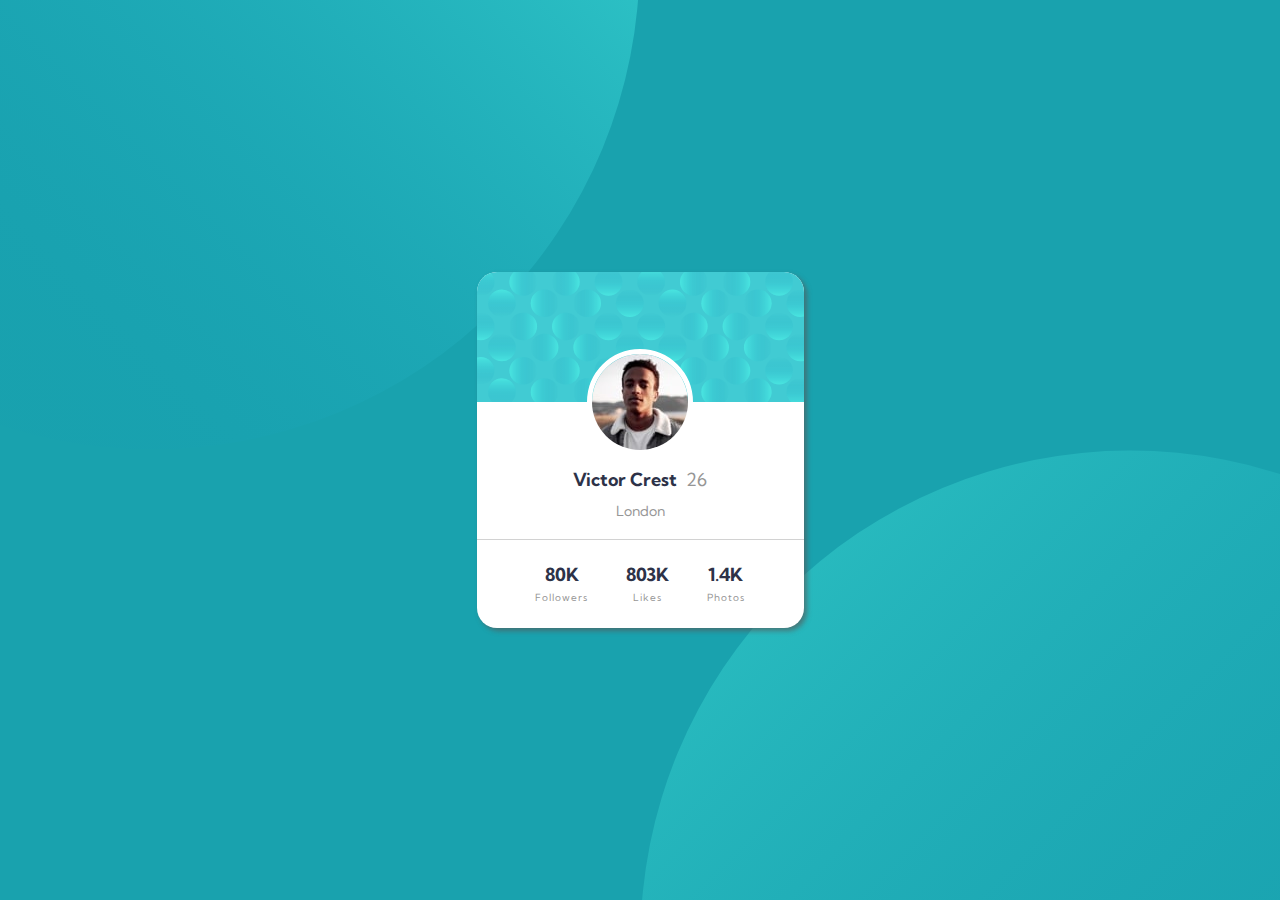
==== Index.html @ ecd7daea "Rename index.html to Index.html" ====
<!DOCTYPE html>
<html lang="en">
<head>
    <meta charset="UTF-8">
    <meta name="viewport" content="width=device-width, initial-scale=1.0">
    <title>Card desafio FrontEnd</title>
    <link rel="stylesheet" href="./css/normalize.css">
    <link rel="shortcut icon" href="./images/favicon-32x32.png" type="image/x-icon"> <!--Aqui se aplica el icono de la pagina para el navegador-->
    <link rel="preconnect" href="https://fonts.gstatic.com">
    <link href="https://fonts.googleapis.com/css2?family=Kumbh+Sans:wght@400;700&display=swap" rel="stylesheet">
    <link rel="stylesheet" href="./estilos.css">
</head>
<body>
    <!--Etiqueta main contendra toda la tarjeta-->
    <!--Etiqueta articule contendra l contenido de la tarjeta tambien se podria utilizar seccion-->

    <main class="flex">
        <article class="card">
            <img src="./images/bg-pattern-card.svg" alt="imagen header" class="card-header">
            <div class="card-body">
                <img src="./images/image-victor.jpg" alt="imagen usuario" class="card-body-user">
                <h1 class="card-body-name">
                    Victor Crest <span>26</span>
                </h1>
                <p class="card-body-text">London</p>
            </div>
            <div class="card-footer">
                <div class="card-footer-social">
                    <h3>80K</h3>
                    <p>Followers</p>
                </div>
                <div class="card-footer-social">
                    <h3>803K</h3>
                    <p>Likes</p>
                </div>
                <div class="card-footer-social">
                    <h3>1.4K</h3>
                    <p>Photos</p>
                </div>
            </div>
        </article>
    </main>
    
</body>
</html>
---- estilos.css ----
@charset "UTF-8";
:root {
  --Dark-cyan: hsl(185, 75%, 39%);
  --Very-dark-desaturated-blue: hsl(229, 23%, 23%);
  --Dark-grayish-blue: hsl(227, 10%, 46%);
  --Dark-gray: hsl(0, 0%, 59%);
}

/*Este pedazo de codigo es tomado de box.sizing csstricks sirve para que se respeten los espacios dados*/
html {
  -webkit-box-sizing: border-box;
          box-sizing: border-box;
  font-size: 62.5%;
  /*es igual a 10px y se pone asi para que sea mas facil manipular despues con la medida rem*/
}

*, *:before, *:after {
  -webkit-box-sizing: inherit;
          box-sizing: inherit;
}

body {
  font-family: 'Kumbh Sans', sans-serif;
  background-color: var(--Dark-cyan);
  background-image: url(./images/bg-pattern-top.svg), url(./images/bg-pattern-bottom.svg);
  background-repeat: no-repeat, no-repeat;
  background-position: right 50vw bottom 50vh, left 50vw top 50vh;
}

.flex {
  display: -webkit-box;
  display: -ms-flexbox;
  display: flex;
  -webkit-box-pack: center;
      -ms-flex-pack: center;
          justify-content: center;
  -webkit-box-align: center;
      -ms-flex-align: center;
          align-items: center;
  height: 100vh;
  /*complemento del align item para centrar en vertical*/
}

.card {
  background-color: white;
  width: 327px;
  /*ancho de la tarjeta*/
  border-radius: 20px;
  overflow: hidden;
  /*se ajusta al tamaño dado*/
  -webkit-box-shadow: 3px 3px 5px rgba(87, 87, 87, 0.65);
          box-shadow: 3px 3px 5px rgba(87, 87, 87, 0.65);
  color: var(--Very-dark-desaturated-blue);
}

.card-header {
  /*el & reemplazo el nombre de la clase en este caso card */
  width: 100%;
  display: block;
}

.card-body {
  display: -webkit-box;
  display: -ms-flexbox;
  display: flex;
  -webkit-box-orient: vertical;
  -webkit-box-direction: normal;
      -ms-flex-direction: column;
          flex-direction: column;
  -webkit-box-align: center;
      -ms-flex-align: center;
          align-items: center;
  border-bottom: 1px solid rgba(192, 192, 192, 0.712);
}

.card-body-user {
  border-radius: 50%;
  border: 5px solid white;
  margin-top: -53px;
  background-color: white;
}

.card-body-name {
  font-size: 1.8rem;
  margin-top: 1.5rem;
}

.card-body-name span {
  margin-left: .5rem;
  font-weight: 400;
  color: var(--Dark-gray);
}

.card-body-text {
  color: var(--Dark-gray);
  font-size: 1.4rem;
  margin-top: 0;
  margin-bottom: 2rem;
}

.card-footer {
  display: -webkit-box;
  display: -ms-flexbox;
  display: flex;
  -ms-flex-pack: distribute;
      justify-content: space-around;
  margin-left: 4rem;
  margin-right: 4rem;
}

.card-footer-social {
  text-align: center;
}

.card-footer-social h3 {
  margin-top: 2.5rem;
  margin-bottom: 0.6rem;
  font-size: 1.8rem;
}

.card-footer-social p {
  letter-spacing: 1px;
  color: var(--Dark-gray);
  font-size: 1rem;
  margin-top: 0;
  margin-bottom: 2.5rem;
}
/*# sourceMappingURL=estilos.css.map */
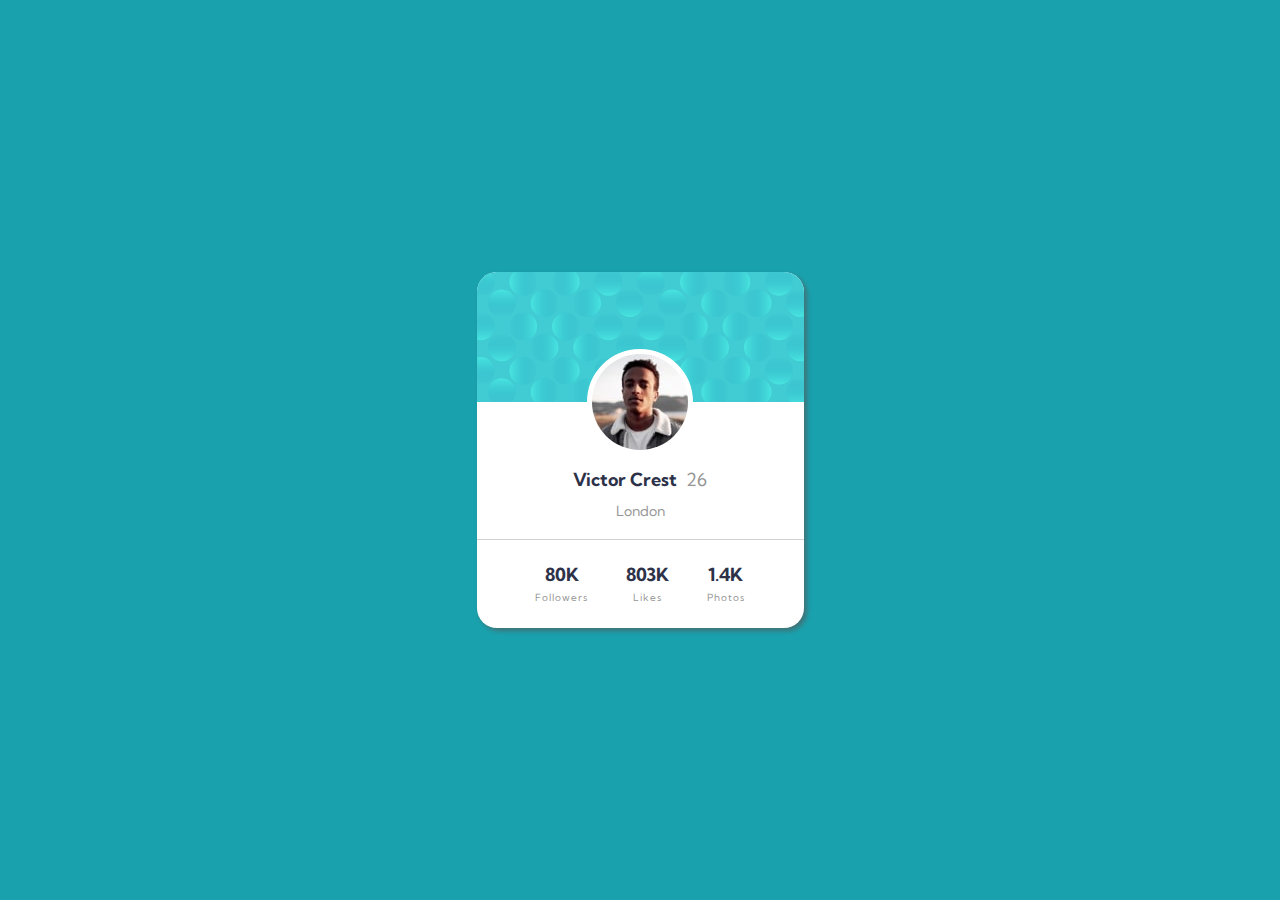
==== commit eb74670d: "Merge branch 'main' of https://github.com/JuanCaRuiz/Card-Frontend-Mentor into main" ====
--- a/Index.html
+++ b/Index.html
@@ -12,7 +12,7 @@
 </head>
 <body>
     <!--Etiqueta main contendra toda la tarjeta-->
-    <!--Etiqueta articule contendra l contenido de la tarjeta tambien se podria utilizar seccion-->
+    <!--Etiqueta articule contendra el contenido de la tarjeta tambien se podria utilizar seccion-->
 
     <main class="flex">
         <article class="card">
--- a/estilos.css
+++ b/estilos.css
@@ -22,7 +22,7 @@
 body {
   font-family: 'Kumbh Sans', sans-serif;
   background-color: var(--Dark-cyan);
-  background-image: url(./images/bg-pattern-top.svg), url(./images/bg-pattern-bottom.svg);
+  background-image: url(../card/images/bg-pattern-top.svg), url(../card/images/bg-pattern-bottom.svg);
   background-repeat: no-repeat, no-repeat;
   background-position: right 50vw bottom 50vh, left 50vw top 50vh;
 }
